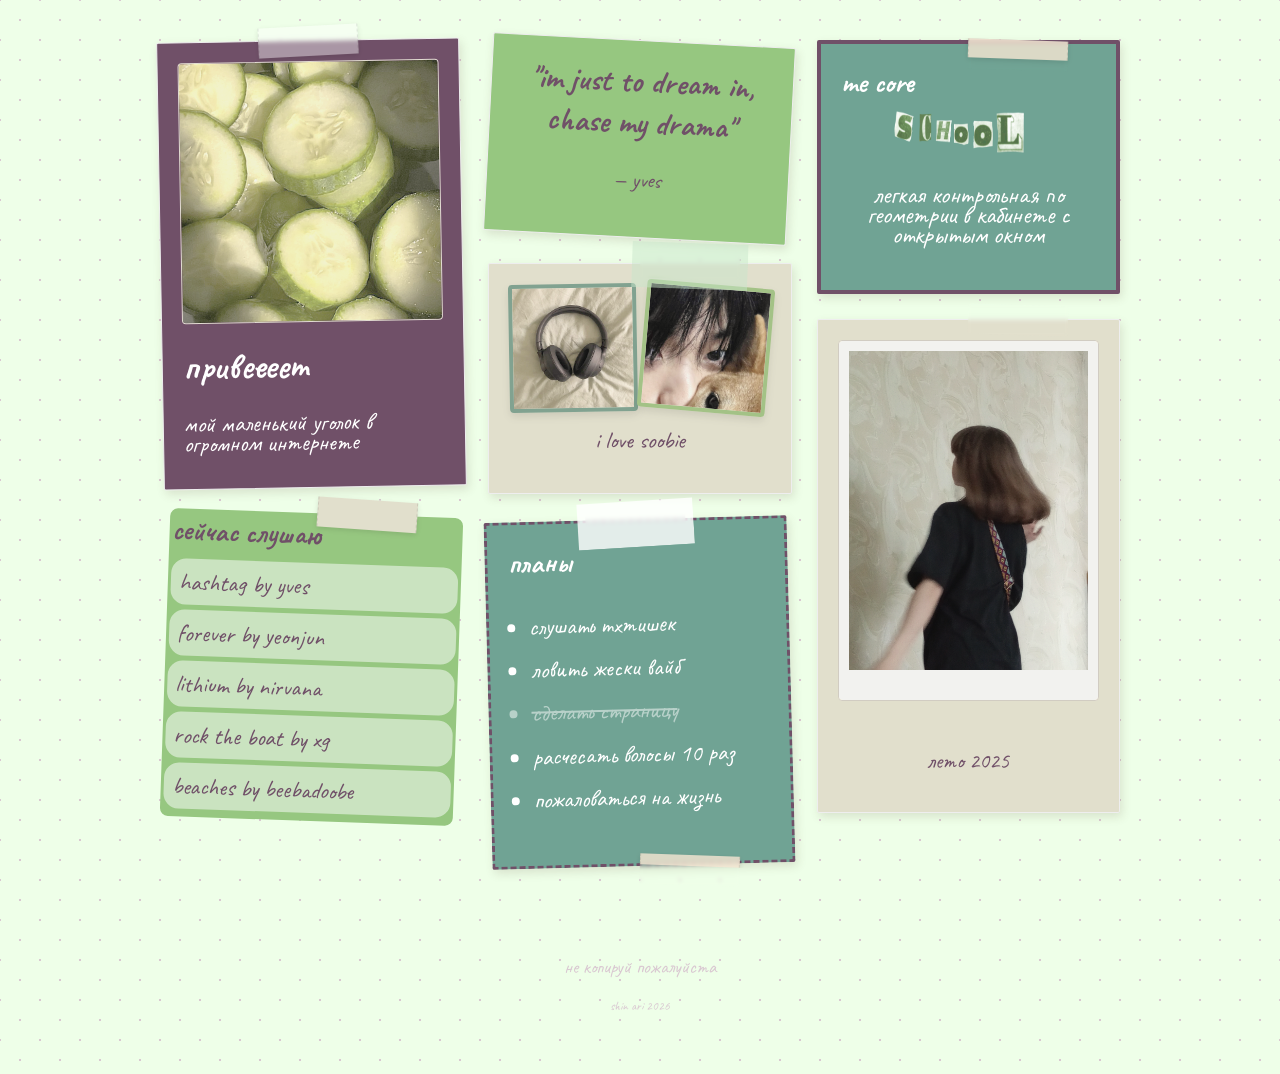
==== index.html @ 488c4bb7 "Rename diary.html to index.html" ====
<!DOCTYPE html>
<html lang="ru">

<head>
    <meta charset="UTF-8">
    <meta name="viewport" content="width=device-width, initial-scale=1.0">
    <title>мой дневник</title>
    <link rel="preconnect" href="https://fonts.googleapis.com">
    <link rel="preconnect" href="https://fonts.gstatic.com" crossorigin>
    <link
        href="https://fonts.googleapis.com/css2?family=Caveat:wght@400;700&family=Nunito:wght@300;400;600&display=swap"
        rel="stylesheet">
    <link rel="stylesheet" href="styles.css">

</head>

<body>

    <div class="container">

        <div class="masonry-grid">

            <!-- Card 1 -->
            <div class="card" style="transform: rotate(-1deg); background-color: var(--brown-dark);">
                <div class="tape"></div>
                <img src="2819.jpg" class="card-img">
                <h2 class="card-title1">привеееет</h2>
                <p class="card-text1">мой маленький уголок в огромном интернете</p>
            </div>

            <!-- Card 2 -->
            <div class="music-player" style="transform: rotate(2deg);">
                <div class="tape" style="transform: rotate(2deg); background-color: rgb(225, 223, 204)"></div>
                <h2 class="card-title">сейчас слушаю</h2>
                <div class="playlist-item">
                    <span>hashtag by yves</span>
                </div>
                <div class="playlist-item">
                    <span>forever by yeonjun</span>
                </div>
                <div class="playlist-item">
                    <span>lithium by nirvana</span>
                </div>
                <div class="playlist-item">
                    <span>rock the boat by xg</span>
                </div>
                <div class="playlist-item">
                    <span>beaches by beebadoobe</span>
                </div>
            </div>

            <!-- Card 3 -->
            <div class="card quote-card" style="transform: rotate(3deg);">

                <h2 class="card-title" style="font-size: 2rem;">"im just to dream in,<br>chase my drama"</h2>
                <p style="font-size: 1.4rem;">— yves</p>
                </svg>
            </div>

            <!-- Card 4 -->
            <div class="card">
                <div class="tape"></div>
                <div style="display: grid; grid-template-columns: 1fr 1fr; gap: 5px;">
                    <img src="2823.jpg" class="card-img photo-frame1" style="margin:0;">
                    <img src="2824.jpg" class="card-img photo-frame2" style="margin:0; transform: rotate(5deg);">
                </div>
                <p class="card-text" style="margin-top: 10px; text-align: center;">i love soobie</p>
            </div>

            <!-- Card 5 -->
            <div class="card"
                style="background: var(--green-sage); border: 3px dashed var(--brown-dark); transform: rotate(-1.5deg);">
                <div class="tape" style="background: rgba(255,255,255,0.8);"></div>
                <h2 class="card-title" style="color: white;">планы</h2>
                <ul
                    style="padding-left: 20px; font-family: 'Caveat', cursive; font-size: 1.5rem; line-height: 1.8; color: white;">
                    <li>слушать тхтишек</li>
                    <li>ловить жески вайб</li>
                    <li style="text-decoration: line-through; opacity: 0.5;">сделать страницу</li>
                    <li>расчесать волосы 10 раз</li>
                    <li>пожаловаться на жизнь</li>
                </ul>
                <div class="scribble" style="bottom: -5px; right: 10px; width: 60px; transform: rotate(-10deg);"></div>
            </div>

            <!-- Card  -->
            <div class="card" style="background: var(--green-sage); color: white; border: 4px solid var(--brown-dark);">
                <div class="tape"></div>
                <h2 class="card-title" style="color: white;">me core</h2>
                <img src="unnamed.png" style="width: 186px; height: 43px; padding-left: 50px;">
                <p style="text-align: center; font-size: 1.6rem; line-height: 20px;">легкая контрольная по геометрии в
                    кабинете с открытым окном</p>
            </div>

            <!-- Card 7 -->
            <div class="card">
                <div class="tape" style="background-color: var(--brown-dark); transform: rotate(2deg);"></div>
                <img src="IMG_20250601_130900_990.jpg" alt="Polaroid" class="card-img"
                    style="border: 1px solid #ccc; padding: 10px 10px 30px 10px; background: white;">
                <p class="card-text" style="text-align: center; font-family: 'Caveat'; font-size: 1.4rem;">лето 2025</p>
            </div>

        </div>

        <footer>
            <p>не копируй пожалуйста</p>
            <div style="font-size: 0.8rem; margin-top: 5px;">shin ari 2026</div>
        </footer>
    </div>

    <script>
        cards.forEach(card => {
            // Only apply if not already styled heavily in CSS
            if (!card.style.transform || card.style.transform === 'transform: rotate(-1deg);') {
                const randomRot = (Math.random() * 4 - 2).toFixed(1); // Between -2 and 2 deg
                card.style.transform = `rotate(${randomRot}deg)`;
            }
        });
        
    </script>
</body>

</html>
---- styles.css ----
:root {
            --bg-color: #eeffe8;
            --paper-color: #F5E6D3;
            --brown-dark: #705068;
            --brown-light: #d9c8d1;
            --green-pastel: #96c780;
            --green-sage: #70a394;
            --accent-tape: rgba(255, 255, 255, 0.6);
            --shadow: 2px 4px 10px rgba(93, 64, 55, 0.15);
        }

        * {
            box-sizing: border-box;
        }

        body {
            margin: 0;
            padding: 0;
            background-color: var(--bg-color);
            background-image:
                radial-gradient(var(--brown-light) 1px, transparent 1px),
                radial-gradient(var(--brown-light) 1px, transparent 1px);
            background-size: 40px 40px;
            background-position: 0 0, 20px 20px;
            font-family: 'Caveat', cursive;
            ;
            color: var(--brown-dark);
            overflow-x: hidden;
        }

        .container {
            max-width: 1000px;
            margin: 0 auto;
            padding: 40px 20px;
        }

        /* Header */
        header {
            text-align: center;
            margin-bottom: 60px;
            position: relative;
        }

        h1 {
            font-family: 'Caveat', cursive;
            font-size: 4rem;
            color: var(--brown-dark);
            transform: rotate(-3deg);
            display: inline-block;
            text-shadow: 2px 2px 0px var(--green-pastel);
            margin: 0;
        }

        .subtitle {
            font-family: 'Caveat', cursive;
            font-size: 1.5rem;
            color: var(--brown-light);
            margin-top: -10px;
            opacity: 0.8;
        }

        /* Masonry Grid Layout */
        .masonry-grid {
            column-count: 3;
            column-gap: 25px;
        }

        @media (max-width: 768px) {
            .masonry-grid {
                column-count: 2;
            }
        }

        @media (max-width: 500px) {
            .masonry-grid {
                column-count: 1;
            }
        }

        /* Card Styles */
        .card {
            background: rgb(225, 223, 204);
            break-inside: avoid;
            margin-bottom: 25px;
            padding: 20px;
            border-radius: 2px;
            box-shadow: var(--shadow);
            position: relative;
            transition: transform 0.3s ease;
            border: 1px solid #eee;
            cursor: pointer;
            transition: background-color 0.3s ease
        }




        /* Tape Effect */
        .tape {
            position: absolute;
            top: -15px;
            left: 50%;
            transform: translateX(-50%) rotate(-2deg);
            width: 100px;
            height: 30px;
            background-color: rgba(255, 255, 255, 0.4);
            border-left: 1px dashed rgba(0, 0, 0, 0.1);
            border-right: 1px dashed rgba(0, 0, 0, 0.1);
            box-shadow: 0 2px 5px rgba(0, 0, 0, 0.1);
            backdrop-filter: blur(2px);
            z-index: 5;
        }

        .card:nth-child(even) .tape {
            background-color: rgba(200, 230, 201, 0.5);
            /* Green tape */
            transform: rotate(2deg);
        }

        .card:nth-child(3n) .tape {
            background-color: rgba(245, 230, 211, 0.8);
            /* Beige tape */
        }

        /* Content Styles */
        .card-img {
            width: 100%;
            height: auto;
            border-radius: 4px;
            margin-bottom: 15px;
            filter: sepia(0.2) contrast(0.9);
            border: 1px solid #ddd;
        }

        .card-title {
            font-family: 'Caveat', cursive;
            font-size: 1.8rem;
            margin: 0 0 10px 0;
            color: var(--brown-dark);
        }

        .card-title1 {
            font-family: 'Caveat', cursive;
            font-size: 2.3rem;
            margin: 0 0 10px 0;
            color: white;
        }

        .card-text {
            font-family: 'Caveat', cursive;
            font-size: 1.5rem;
            line-height: 1.5;
            color: var(--brown-dark);
            margin-bottom: 15px;
        }


        .card-text1 {
            font-family: 'Caveat', cursive;
            font-size: 1.5rem;
            line-height: 1.5;
            color: white;
            margin-bottom: 15px;
            line-height: 20px;
        }


        /* Specific Card Variations */

        .music-player {
            background-color: var(--green-pastel);
            padding: 3px;
            margin: 5px 5px;
            border-radius: 8px;
            transform: rotate(-2deg);
            cursor: pointer;
            transition: background-color 0.3s;
        }

        .playlist-item {
            font-family: 'Caveat', cursive;
            ;
            background: rgba(255, 255, 255, 0.5);
            padding: 8px;
            margin: 5px 0;
            border-radius: 15px;
            font-size: 1.5rem;
            font-weight: medium;
            display: flex;
            align-items: center;
            justify-content: space-between;
        }

        .quote-card {
            background: var(--green-pastel);
            text-align: center;
            transform: rotate(2deg);
        }

        .photo-frame1 {
            border: 4px solid var(--green-sage);
            box-shadow: 0 4px 8px rgba(0, 0, 0, 0.1);
            transform: rotate(-1deg);
        }

        .photo-frame2 {
            border: 4px solid var(--green-pastel);
            box-shadow: 0 4px 8px rgba(0, 0, 0, 0.1);
            transform: rotate(-1deg);
        }

        .sticker {
            position: absolute;
            bottom: -10px;
            right: -10px;
            font-size: 2rem;
            transform: rotate(15deg);
        }

        /* Footer */
        footer {
            text-align: center;
            margin-top: 50px;
            padding: 20px;
            font-family: 'Caveat', cursive;
            font-size: 1.2rem;
            color: var(--brown-light);
        }

        /* Animations */
        @keyframes float {
            0% {
                transform: translateY(0px) rotate(0deg);
            }

            50% {
                transform: translateY(-5px) rotate(1deg);
            }

            100% {
                transform: translateY(0px) rotate(0deg);
            }
        }

        .floating {
            animation: float 4s ease-in-out infinite;
        }

        .card:hover {
            transform: scale(1.02);
            /* Легкое увеличение */
            background-color: var(--brown-light);
            filter: drop-shadow(0 6px 10px rgba(73, 73, 73, 0.3));
            z-index: 10;
        }

        .music-player:hover {
            transform: scale(1);
            background-color: var(--green-sage);
            filter: drop-shadow(0 6px 0px rgba(73, 73, 73, 0.3));
        }
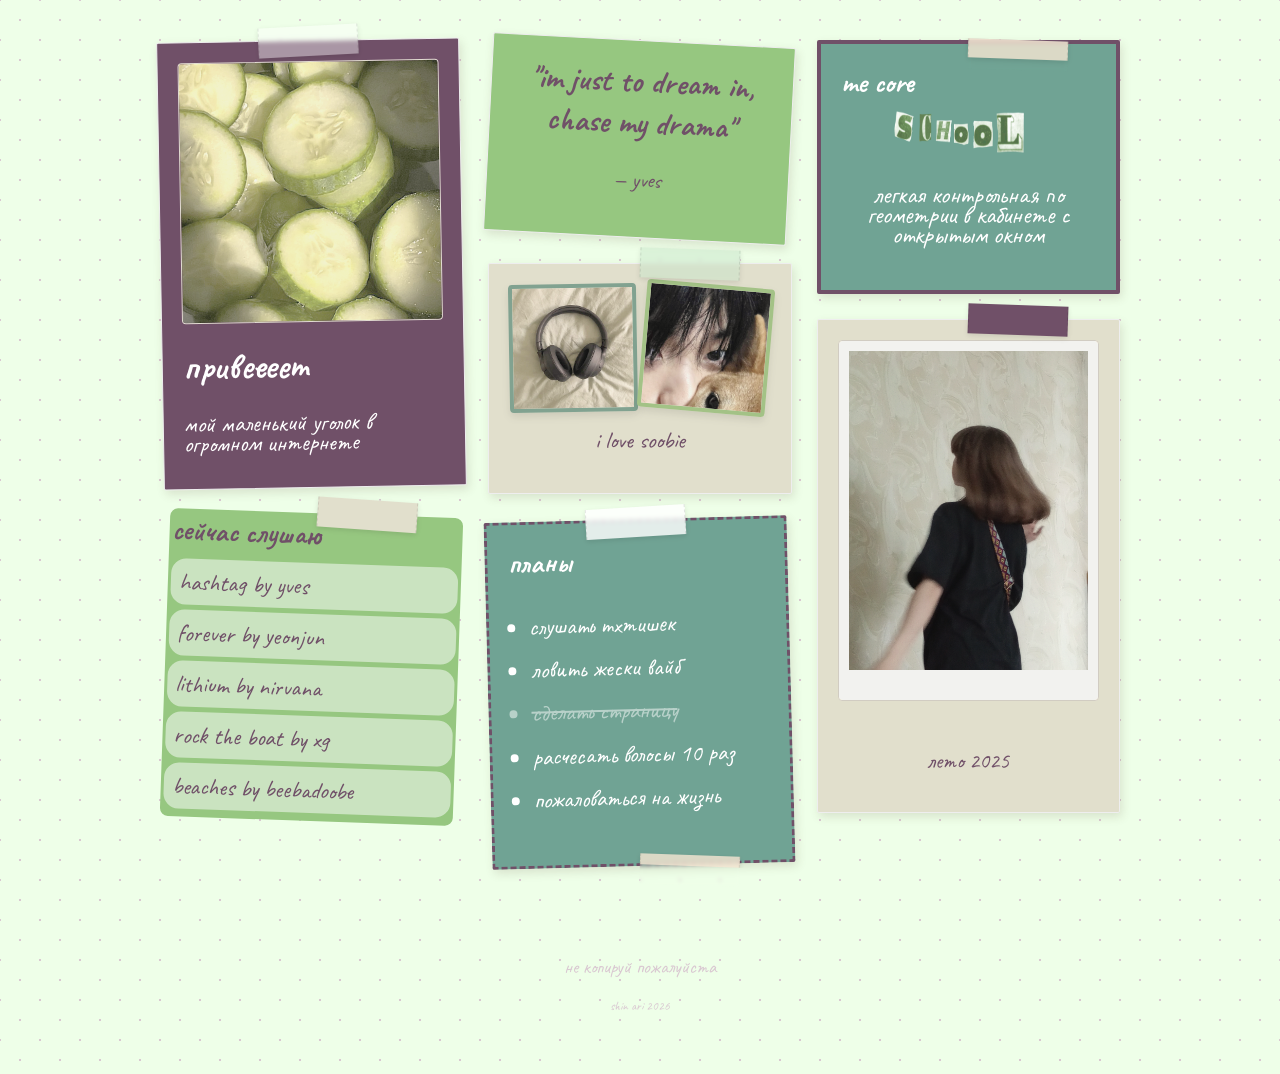
==== commit 8d457ecc: "Update index.html" ====
--- a/index.html
+++ b/index.html
@@ -19,7 +19,6 @@
     <div class="container">
 
         <div class="masonry-grid">
-
             <!-- Card 1 -->
             <div class="card" style="transform: rotate(-1deg); background-color: var(--brown-dark);">
                 <div class="tape"></div>
